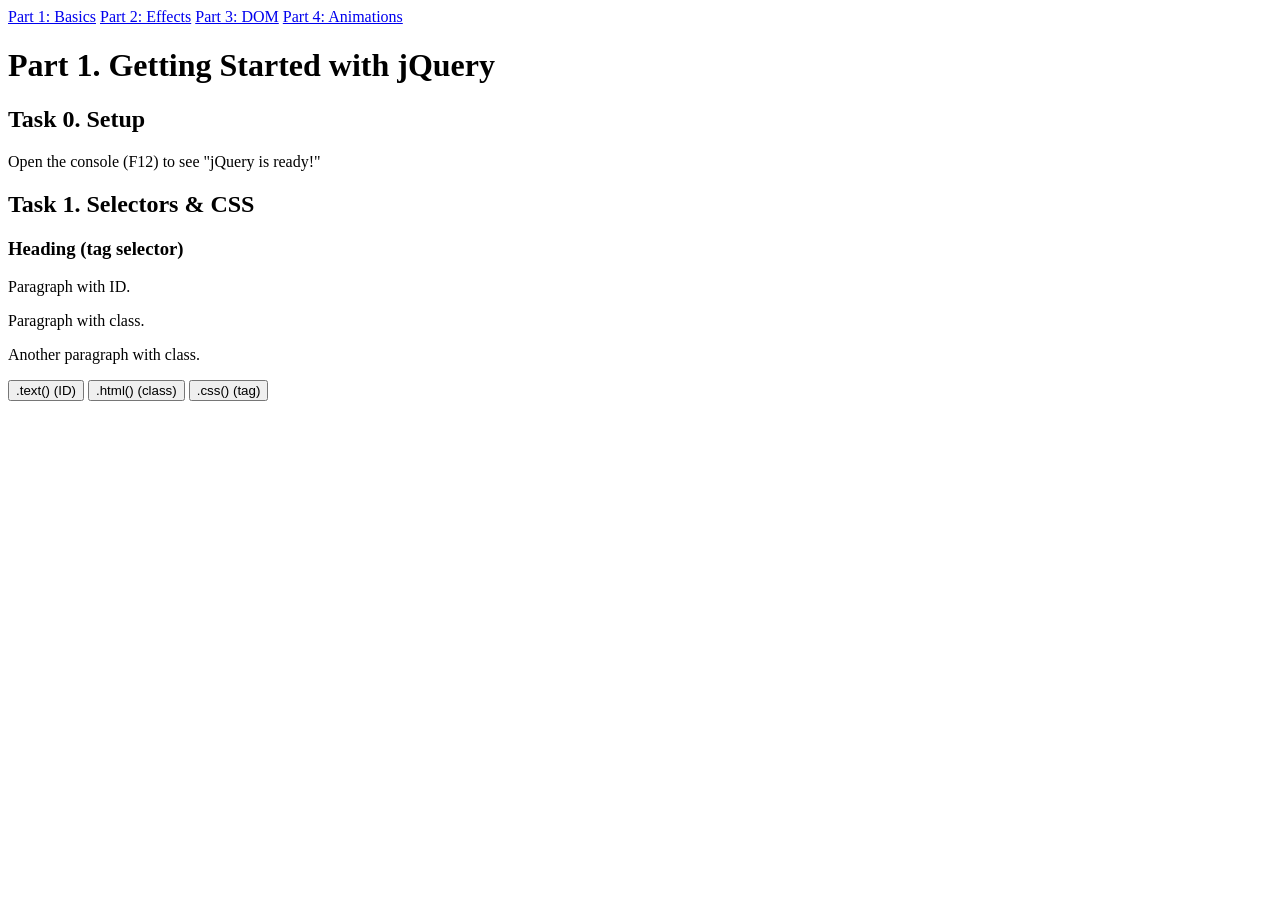
==== index.html @ 281bb04a "Add files via upload" ====
<!DOCTYPE html>
<html lang="en">
<head>
  <meta charset="UTF-8">
  <meta name="viewport" content="width=device-width, initial-scale=1">
  <title>Part 1. jQuery Basics</title>
  <link rel="stylesheet" href="css/style.css">
</head>
<body>
  <nav>
    <a href="index.html" class="active">Part 1: Basics</a>
    <a href="effects.html">Part 2: Effects</a>
    <a href="dom.html">Part 3: DOM</a>
    <a href="animations.html">Part 4: Animations</a>
  </nav>

  <main>
    <h1>Part 1. Getting Started with jQuery</h1>

    <section>
      <h2>Task 0. Setup</h2>
      <p>Open the console (F12) to see "jQuery is ready!"</p>
    </section>

    <section>
      <h2>Task 1. Selectors &amp; CSS</h2>
      <h3>Heading (tag selector)</h3>
      <p id="myId">Paragraph with ID.</p>
      <p class="myClass">Paragraph with class.</p>
      <p class="myClass">Another paragraph with class.</p>
      <button id="btnText">.text() (ID)</button>
      <button id="btnHtml">.html() (class)</button>
      <button id="btnCss">.css() (tag)</button>
    </section>
  </main>

  <script src="https://code.jquery.com/jquery-3.7.1.min.js"></script>
  <script src="js/part1.js"></script>
</body>
</html>
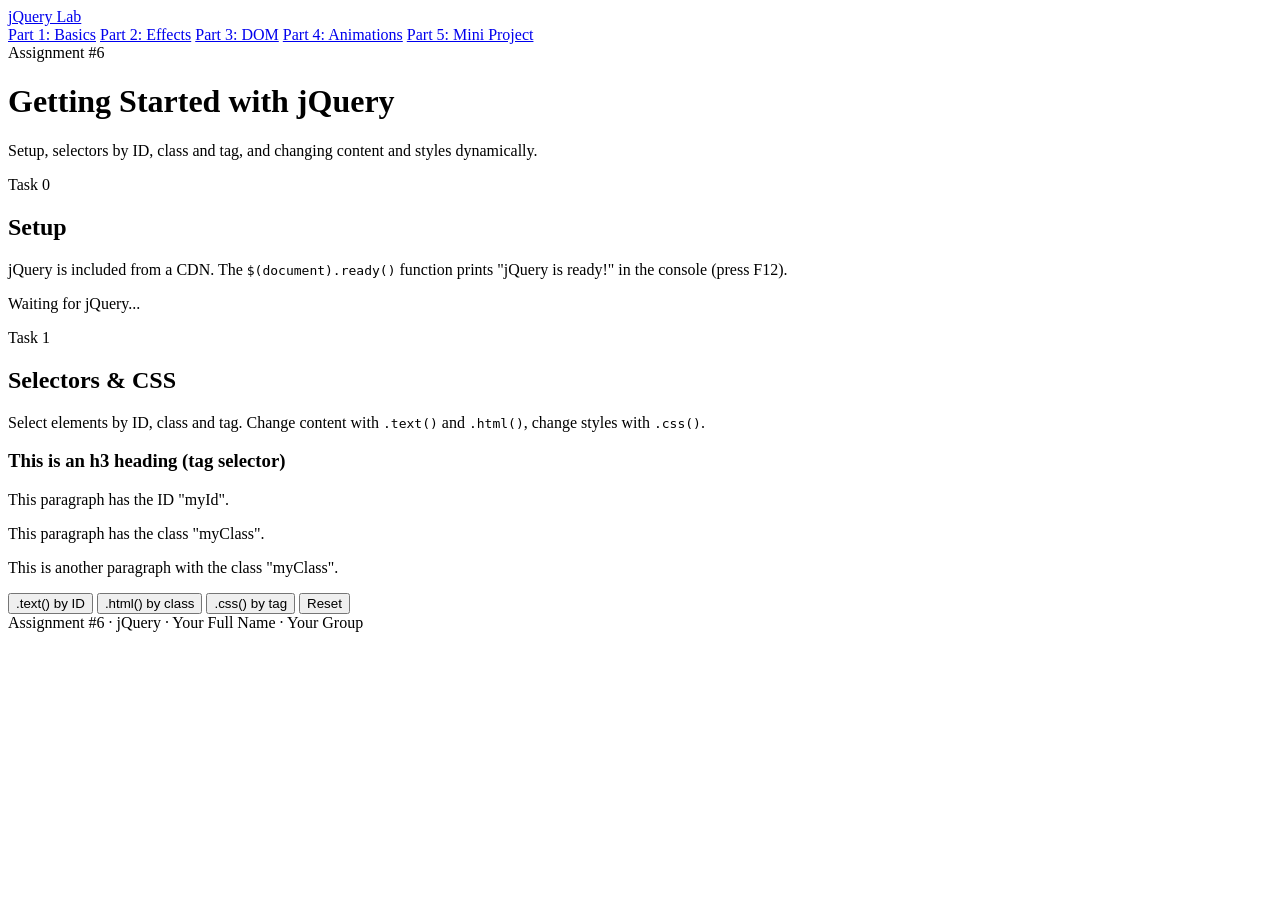
==== commit 42724e11: "Add files via upload" ====
--- a/index.html
+++ b/index.html
@@ -3,38 +3,57 @@
 <head>
   <meta charset="UTF-8">
   <meta name="viewport" content="width=device-width, initial-scale=1">
-  <title>Part 1. jQuery Basics</title>
+  <title>Part 1 | jQuery Lab</title>
   <link rel="stylesheet" href="css/style.css">
 </head>
 <body>
-  <nav>
-    <a href="index.html" class="active">Part 1: Basics</a>
-    <a href="effects.html">Part 2: Effects</a>
-    <a href="dom.html">Part 3: DOM</a>
-    <a href="animations.html">Part 4: Animations</a>
-  </nav>
+  <header class="navbar">
+    <a class="brand" href="index.html">jQuery Lab</a>
+    <nav class="nav-links">
+      <a href="index.html" class="active">Part 1: Basics</a>
+      <a href="effects.html">Part 2: Effects</a>
+      <a href="dom.html">Part 3: DOM</a>
+      <a href="animations.html">Part 4: Animations</a>
+      <a href="project.html">Part 5: Mini Project</a>
+    </nav>
+  </header>
 
-  <main>
-    <h1>Part 1. Getting Started with jQuery</h1>
+  <div class="hero">
+    <span class="tag">Assignment #6</span>
+    <h1>Getting Started with <span>jQuery</span></h1>
+    <p>Setup, selectors by ID, class and tag, and changing content and styles dynamically.</p>
+  </div>
 
-    <section>
-      <h2>Task 0. Setup</h2>
-      <p>Open the console (F12) to see "jQuery is ready!"</p>
+  <main class="container">
+    <section class="card">
+      <div class="card-head"><span class="badge">Task 0</span><h2>Setup</h2></div>
+      <p class="desc">jQuery is included from a CDN. The <code>$(document).ready()</code> function prints "jQuery is ready!" in the console (press F12).</p>
+      <div class="demo">
+        <p id="status" class="status">Waiting for jQuery...</p>
+      </div>
     </section>
 
-    <section>
-      <h2>Task 1. Selectors &amp; CSS</h2>
-      <h3>Heading (tag selector)</h3>
-      <p id="myId">Paragraph with ID.</p>
-      <p class="myClass">Paragraph with class.</p>
-      <p class="myClass">Another paragraph with class.</p>
-      <button id="btnText">.text() (ID)</button>
-      <button id="btnHtml">.html() (class)</button>
-      <button id="btnCss">.css() (tag)</button>
+    <section class="card">
+      <div class="card-head"><span class="badge">Task 1</span><h2>Selectors &amp; CSS</h2></div>
+      <p class="desc">Select elements by ID, class and tag. Change content with <code>.text()</code> and <code>.html()</code>, change styles with <code>.css()</code>.</p>
+      <div class="demo">
+        <h3>This is an h3 heading (tag selector)</h3>
+        <p id="myId">This paragraph has the ID "myId".</p>
+        <p class="myClass">This paragraph has the class "myClass".</p>
+        <p class="myClass">This is another paragraph with the class "myClass".</p>
+      </div>
+      <div class="btns">
+        <button class="btn" id="btnText">.text() by ID</button>
+        <button class="btn alt" id="btnHtml">.html() by class</button>
+        <button class="btn warn" id="btnCss">.css() by tag</button>
+        <button class="btn ghost" id="btnReset">Reset</button>
+      </div>
     </section>
   </main>
+
+  <footer>Assignment #6 · jQuery · Your Full Name · Your Group</footer>
 
   <script src="https://code.jquery.com/jquery-3.7.1.min.js"></script>
   <script src="js/part1.js"></script>
 </body>
-</html>
+</html>
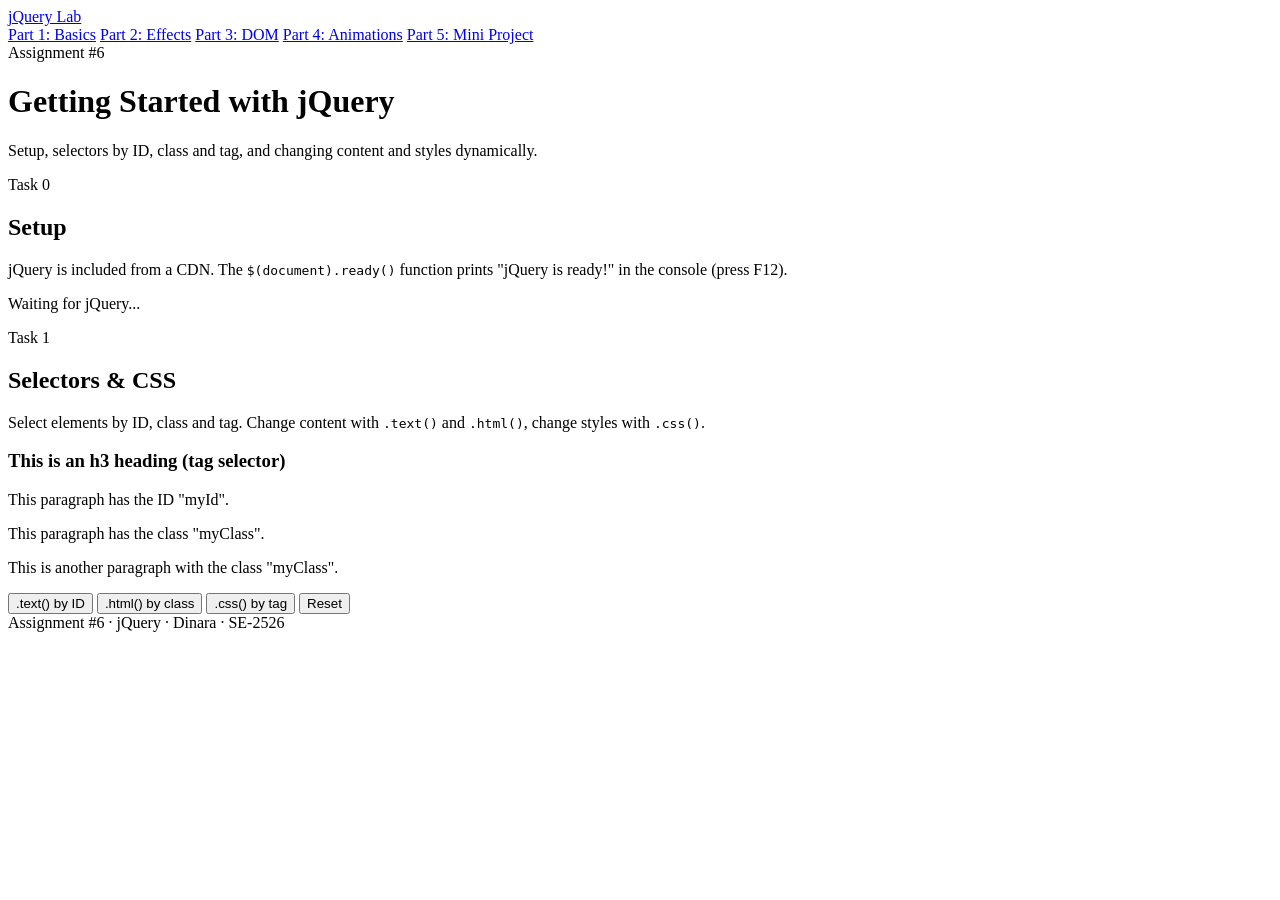
==== commit bc525210: "Revise index.html for jQuery Lab Assignment #6 Updated the HTML structure and content for Assignment" ====
--- a/index.html
+++ b/index.html
@@ -51,9 +51,9 @@
     </section>
   </main>
 
-  <footer>Assignment #6 · jQuery · Your Full Name · Your Group</footer>
+  <footer>Assignment #6 · jQuery · Dinara · SE-2526</footer>
 
   <script src="https://code.jquery.com/jquery-3.7.1.min.js"></script>
   <script src="js/part1.js"></script>
 </body>
-</html>+</html>
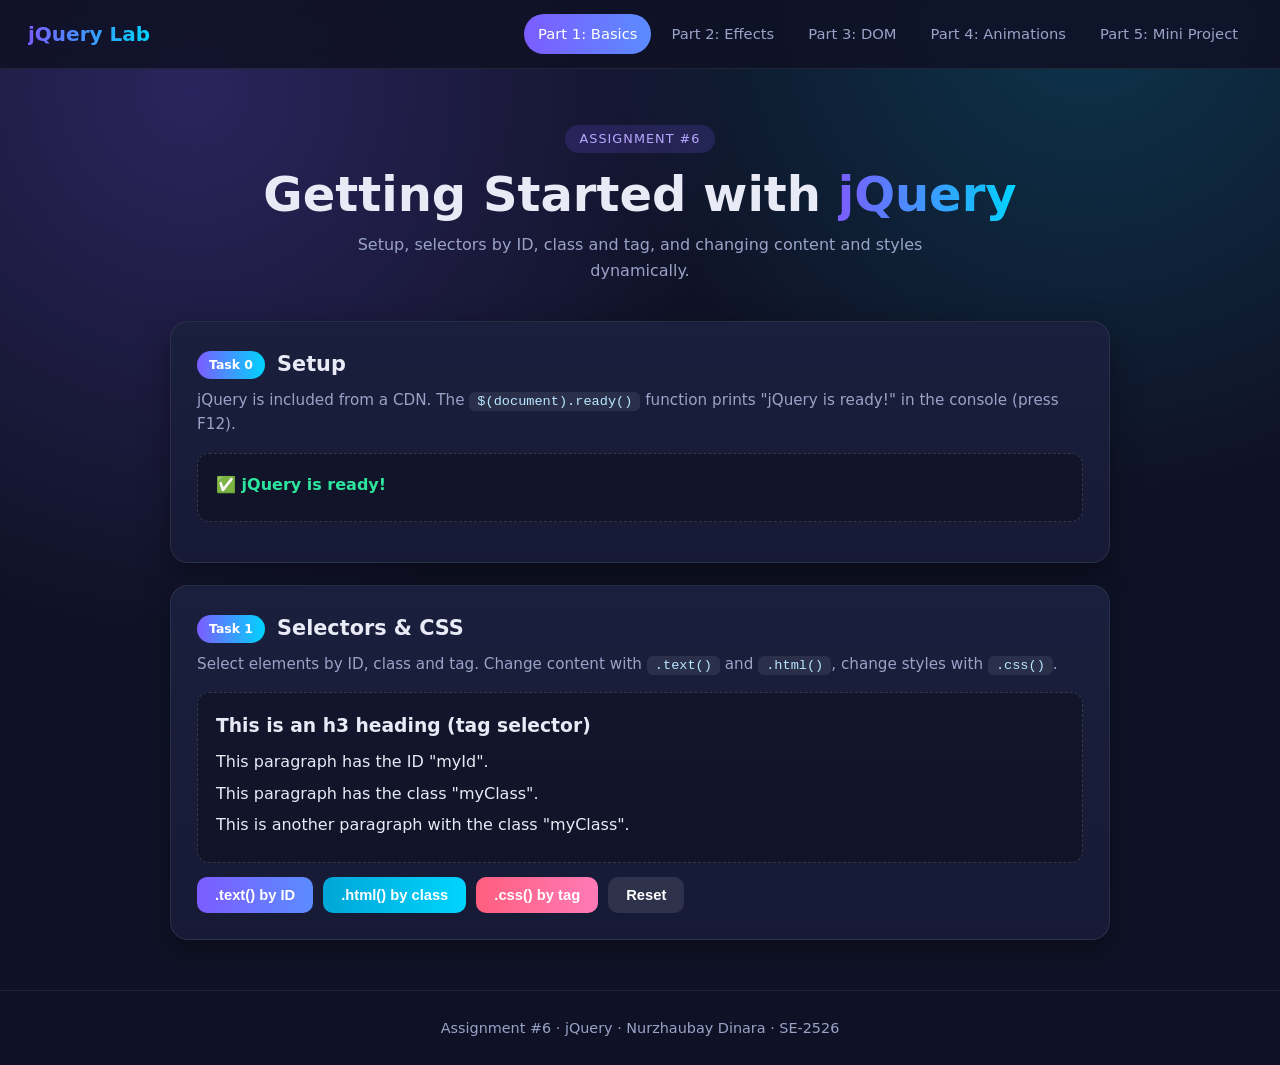
==== commit 09ca05f4: "Fix author name in footer of index.html Updated footer content to reflect the correct author name." ====
--- a/index.html
+++ b/index.html
@@ -51,7 +51,7 @@
     </section>
   </main>
 
-  <footer>Assignment #6 · jQuery · Dinara · SE-2526</footer>
+  <footer>Assignment #6 · jQuery · Nurzhaubay Dinara · SE-2526</footer>
 
   <script src="https://code.jquery.com/jquery-3.7.1.min.js"></script>
   <script src="js/part1.js"></script>
--- a/css/style.css
+++ b/css/style.css
@@ -0,0 +1,166 @@
+:root {
+  --bg: #0f1226;
+  --card: #1a1f3d;
+  --text: #e8eaf6;
+  --muted: #9aa3c7;
+  --primary: #7c5cff;
+  --cyan: #00d4ff;
+  --pink: #ff7ab6;
+}
+
+* { margin: 0; padding: 0; box-sizing: border-box; }
+
+body {
+  font-family: "Segoe UI", system-ui, -apple-system, Roboto, Arial, sans-serif;
+  background: var(--bg);
+  background-image:
+    radial-gradient(circle at 15% 10%, rgba(124, 92, 255, .25), transparent 40%),
+    radial-gradient(circle at 85% 0%, rgba(0, 212, 255, .18), transparent 35%);
+  background-attachment: fixed;
+  color: var(--text);
+  line-height: 1.6;
+  min-height: 100vh;
+}
+
+/* ---------- NAVBAR ---------- */
+.navbar {
+  position: sticky; top: 0; z-index: 50;
+  display: flex; align-items: center; justify-content: space-between;
+  flex-wrap: wrap; gap: 10px;
+  padding: 14px 28px;
+  background: rgba(15, 18, 38, .88);
+  backdrop-filter: blur(10px);
+  border-bottom: 1px solid rgba(255, 255, 255, .08);
+}
+.brand {
+  font-weight: 800; font-size: 1.25rem; text-decoration: none;
+  background: linear-gradient(90deg, var(--primary), var(--cyan));
+  -webkit-background-clip: text; background-clip: text; color: transparent;
+}
+.nav-links { display: flex; gap: 6px; flex-wrap: wrap; }
+.nav-links a {
+  color: var(--muted); text-decoration: none;
+  padding: 8px 14px; border-radius: 999px; font-size: .92rem;
+  transition: .2s;
+}
+.nav-links a:hover { color: #fff; background: rgba(255, 255, 255, .08); }
+.nav-links a.active { color: #fff; background: linear-gradient(90deg, var(--primary), #5b8cff); }
+
+/* ---------- HERO ---------- */
+.hero { text-align: center; padding: 56px 20px 28px; }
+.hero .tag {
+  display: inline-block; padding: 4px 14px; border-radius: 999px;
+  background: rgba(124, 92, 255, .18); color: #b9a8ff;
+  font-size: .8rem; letter-spacing: .08em; text-transform: uppercase;
+  margin-bottom: 14px;
+}
+.hero h1 { font-size: clamp(2rem, 5vw, 3rem); line-height: 1.15; margin-bottom: 10px; }
+.hero h1 span {
+  background: linear-gradient(90deg, var(--primary), var(--cyan));
+  -webkit-background-clip: text; background-clip: text; color: transparent;
+}
+.hero p { color: var(--muted); max-width: 640px; margin: 0 auto; }
+
+/* ---------- CARDS ---------- */
+.container { max-width: 980px; margin: 0 auto; padding: 10px 20px 50px; display: grid; gap: 22px; }
+.card {
+  background: linear-gradient(180deg, var(--card), #161a35);
+  border: 1px solid rgba(255, 255, 255, .08);
+  border-radius: 18px; padding: 26px;
+  box-shadow: 0 10px 30px rgba(0, 0, 0, .35);
+}
+.card-head { display: flex; align-items: center; gap: 12px; margin-bottom: 6px; flex-wrap: wrap; }
+.card-head h2 { font-size: 1.3rem; }
+.badge {
+  padding: 4px 12px; border-radius: 999px; font-size: .78rem; font-weight: 700;
+  background: linear-gradient(90deg, var(--primary), var(--cyan)); color: #fff;
+}
+.desc { color: var(--muted); margin-bottom: 16px; font-size: .95rem; }
+.demo {
+  background: rgba(0, 0, 0, .25);
+  border: 1px dashed rgba(255, 255, 255, .15);
+  border-radius: 12px; padding: 18px; margin-bottom: 14px;
+}
+.demo h3 { margin-bottom: 8px; }
+.demo p { margin-bottom: 6px; }
+.status { font-weight: 700; color: #2ee59d; }
+code { background: rgba(255, 255, 255, .08); padding: 2px 8px; border-radius: 6px; color: #b9e6ff; font-size: .85rem; }
+
+/* ---------- BUTTONS ---------- */
+.btns { display: flex; gap: 10px; flex-wrap: wrap; }
+.btn {
+  border: 0; cursor: pointer; color: #fff; font-weight: 600; font-size: .92rem;
+  padding: 10px 18px; border-radius: 10px;
+  background: linear-gradient(90deg, var(--primary), #5b8cff);
+  transition: transform .15s, box-shadow .15s;
+}
+.btn:hover { transform: translateY(-2px); box-shadow: 0 6px 18px rgba(124, 92, 255, .45); }
+.btn.alt { background: linear-gradient(90deg, #00a6d6, var(--cyan)); }
+.btn.warn { background: linear-gradient(90deg, #ff5e7e, var(--pink)); }
+.btn.ghost { background: rgba(255, 255, 255, .1); }
+
+/* ---------- MEDIA / PANEL / LIST ---------- */
+.pic { width: 100%; max-width: 320px; border-radius: 12px; display: block; }
+.panel {
+  background: rgba(124, 92, 255, .12);
+  border-left: 4px solid var(--primary);
+  padding: 16px; border-radius: 10px; margin-top: 14px;
+}
+.list { list-style: none; display: grid; gap: 8px; }
+.list li {
+  padding: 10px 14px; border-radius: 10px;
+  background: rgba(255, 255, 255, .06);
+  border-left: 4px solid var(--cyan);
+}
+
+/* ---------- FORM ---------- */
+label { display: block; font-size: .85rem; color: var(--muted); margin: 10px 0 4px; }
+input[type="text"], input[type="email"] {
+  width: 100%; max-width: 360px; padding: 11px 14px; border-radius: 10px;
+  border: 1px solid rgba(255, 255, 255, .15);
+  background: rgba(255, 255, 255, .06); color: var(--text); font-size: 1rem; outline: none;
+}
+input:focus { border-color: var(--primary); box-shadow: 0 0 0 3px rgba(124, 92, 255, .3); }
+.out { margin-top: 14px; padding: 14px; border-radius: 10px; background: rgba(0, 212, 255, .08); }
+.out b { color: var(--cyan); }
+
+/* ---------- ANIMATION STAGE ---------- */
+.stage {
+  position: relative; height: 280px; border-radius: 12px; overflow: hidden; margin-bottom: 14px;
+  background:
+    repeating-linear-gradient(45deg, rgba(255, 255, 255, .03) 0 12px, transparent 12px 24px),
+    rgba(0, 0, 0, .3);
+}
+.box {
+  position: absolute; top: 10px; left: 10px; width: 60px; height: 60px; border-radius: 12px;
+  background: linear-gradient(135deg, var(--pink), #ffb36b);
+  box-shadow: 0 6px 18px rgba(255, 122, 182, .5);
+}
+
+/* ---------- ACCORDION ---------- */
+.accordion { display: grid; gap: 10px; margin-bottom: 14px; }
+.acc-item {
+  border: 1px solid rgba(255, 255, 255, .1); border-radius: 12px; overflow: hidden;
+  background: rgba(0, 0, 0, .2);
+}
+.acc-head {
+  display: flex; justify-content: space-between; align-items: center;
+  padding: 16px 18px; cursor: pointer; font-weight: 600; transition: background .2s;
+}
+.acc-head:hover { background: rgba(255, 255, 255, .06); }
+.acc-item.open .acc-head { background: rgba(124, 92, 255, .22); }
+.acc-arrow { transition: transform .3s; color: var(--cyan); }
+.acc-item.open .acc-arrow { transform: rotate(180deg); }
+.acc-body { display: none; padding: 14px 18px 18px; color: var(--muted); }
+.counter { color: var(--muted); margin-top: 12px; font-size: .9rem; }
+
+/* ---------- FOOTER ---------- */
+footer {
+  text-align: center; color: var(--muted); padding: 26px; font-size: .9rem;
+  border-top: 1px solid rgba(255, 255, 255, .08);
+}
+
+@media (max-width: 600px) {
+  .navbar { padding: 12px 14px; }
+  .card { padding: 18px; }
+}
